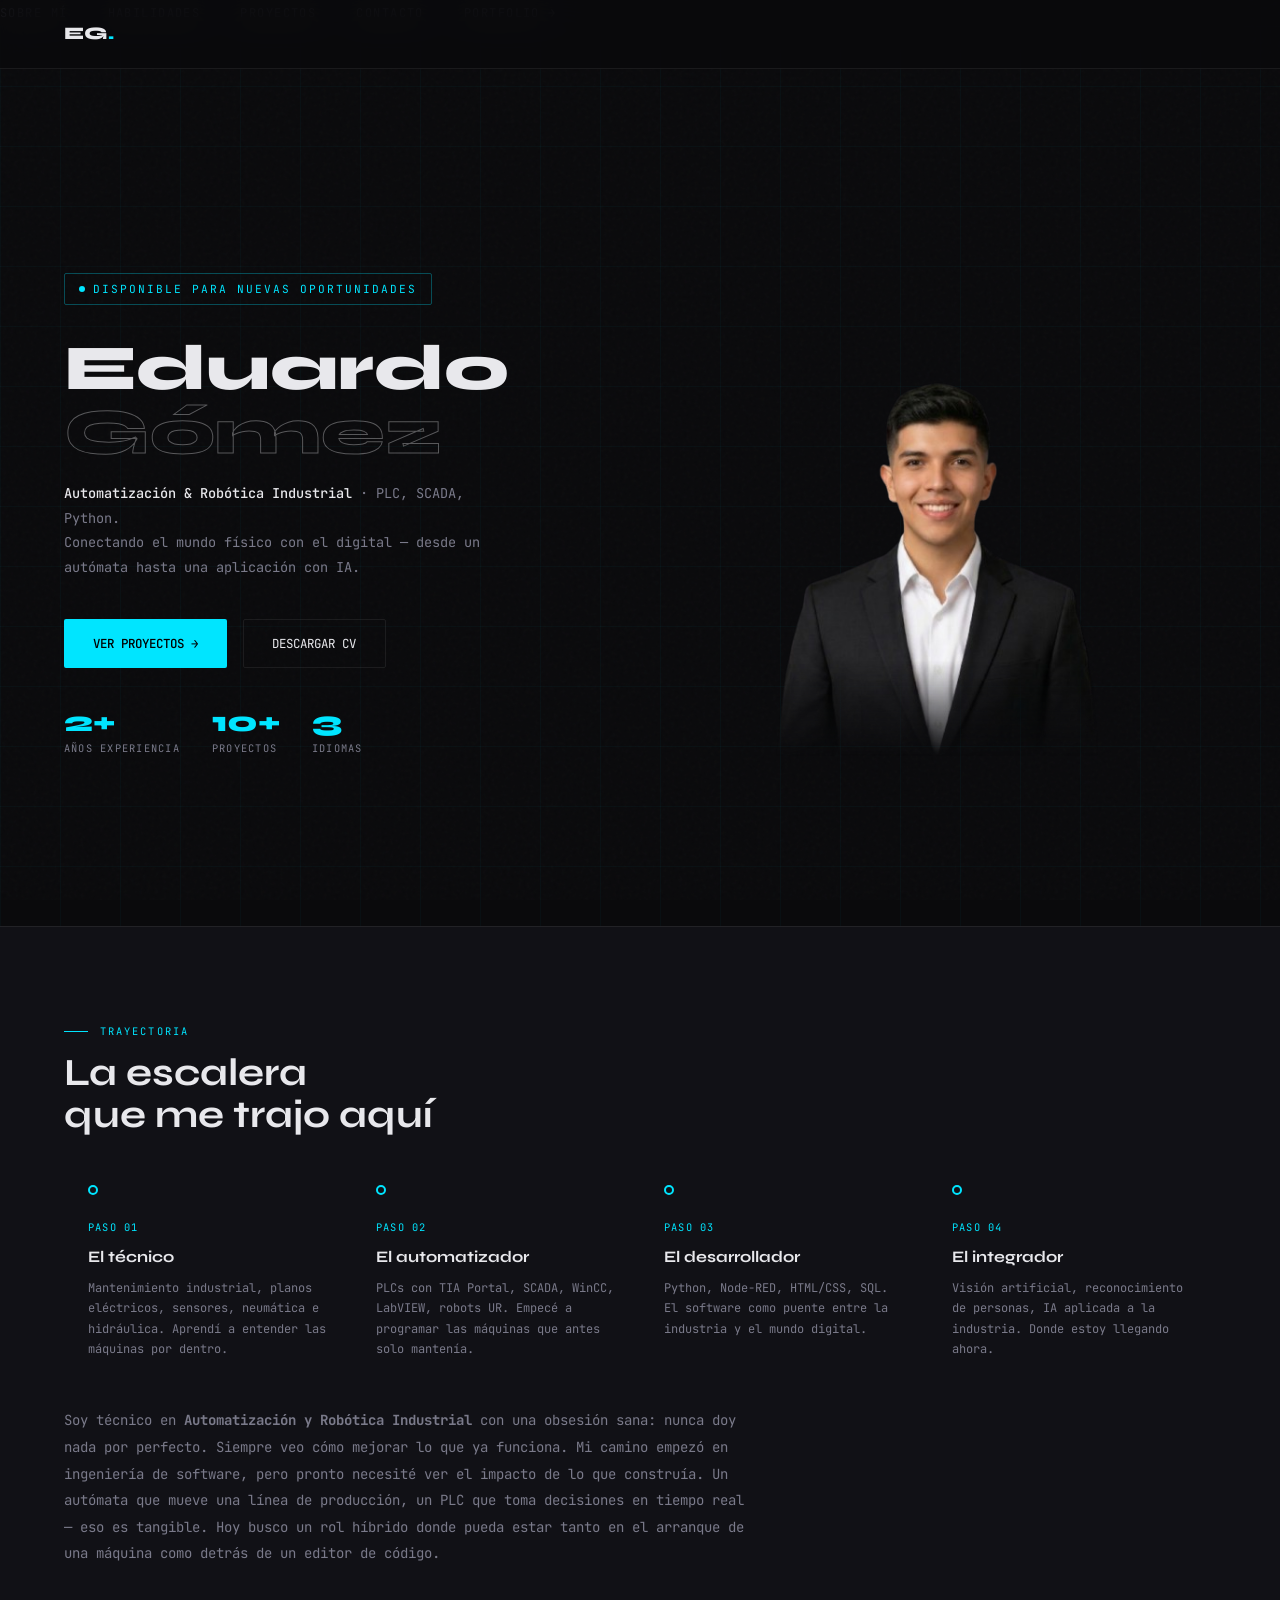
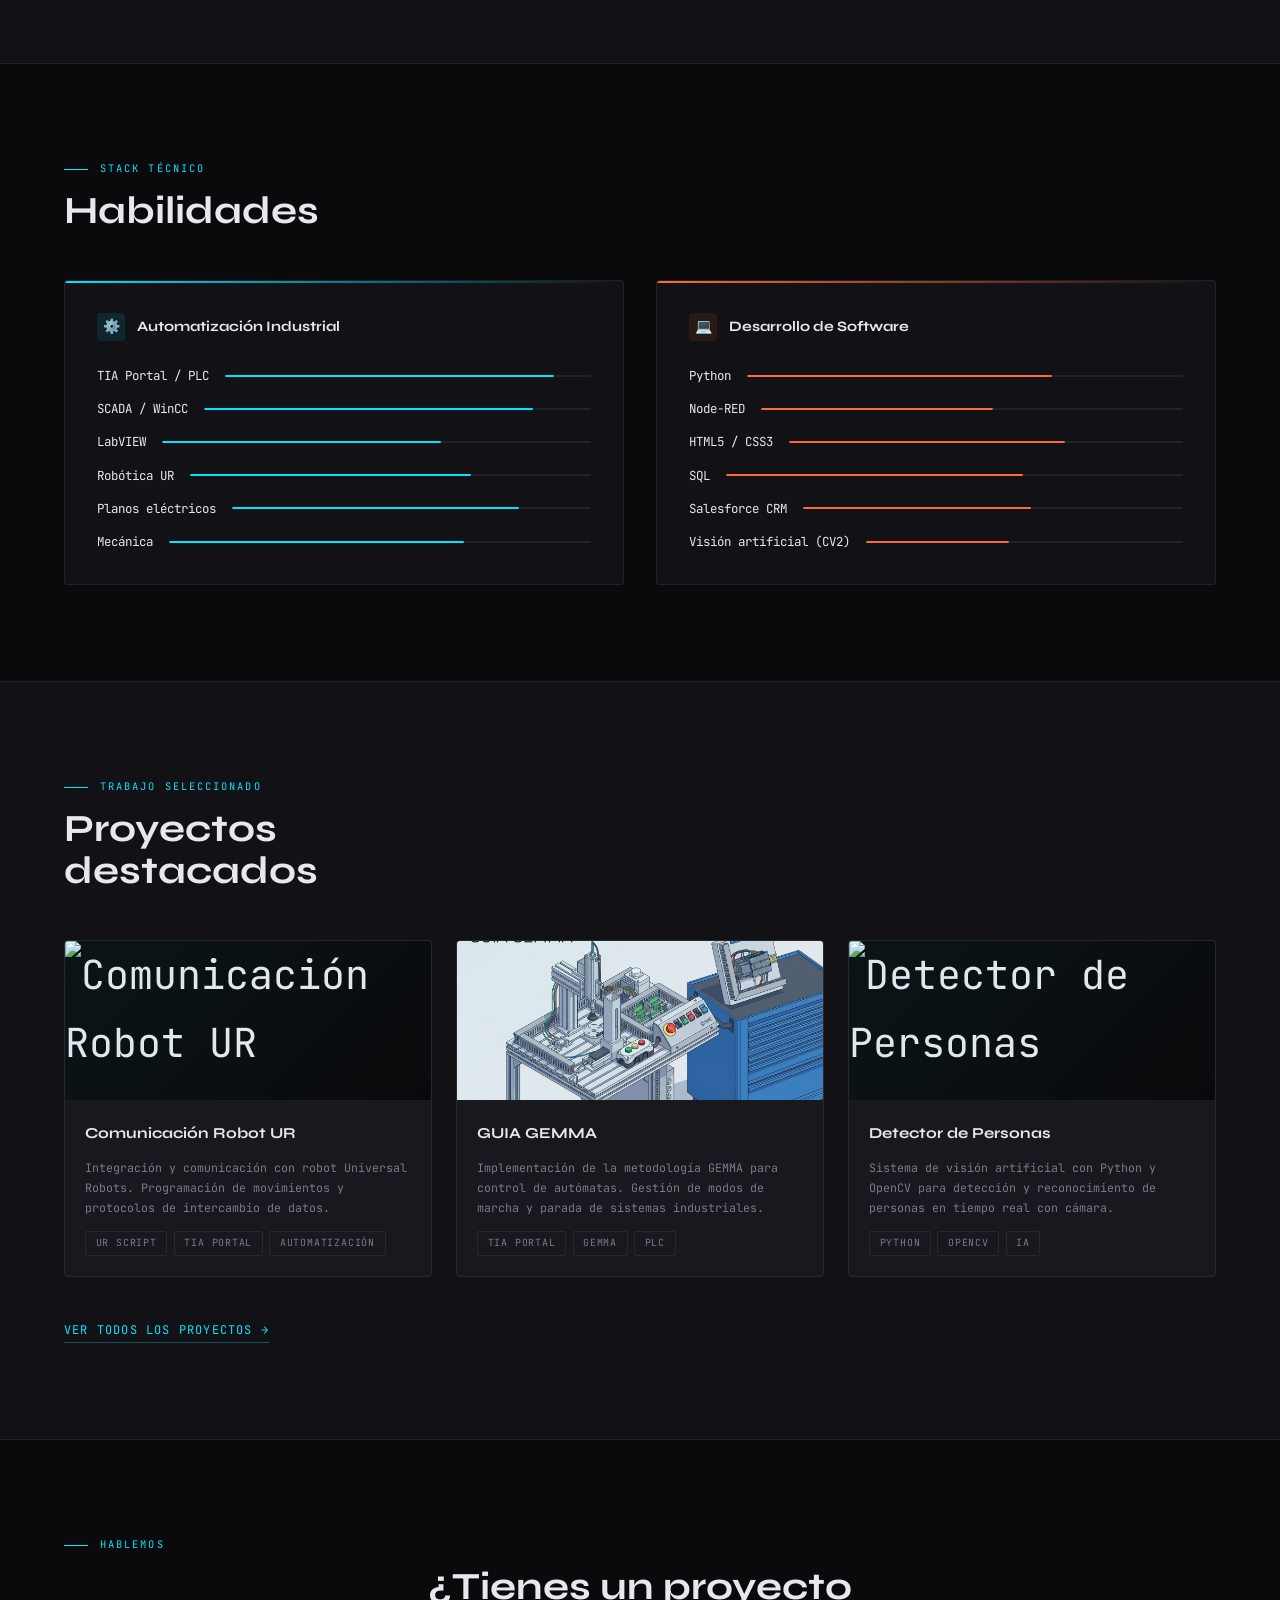
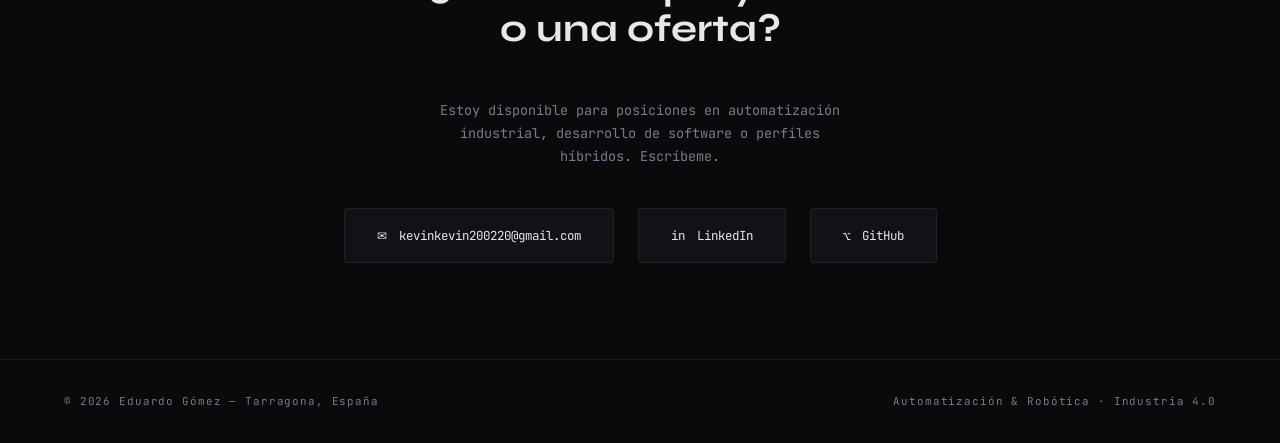
==== index.html @ f51926ba "Add files via upload" ====
<!DOCTYPE html>
<html lang="es">
<head>
<meta charset="UTF-8">
<meta name="viewport" content="width=device-width, initial-scale=1.0">
<title>Eduardo Gómez — Automatización & Desarrollo</title>
<meta name="description" content="Portfolio de Eduardo Gómez — Técnico en Automatización y Robótica Industrial. PLC, SCADA, Python, visión artificial e IA aplicada a la industria.">
<meta property="og:title" content="Eduardo Gómez — Automatización & Desarrollo">
<meta property="og:description" content="Técnico en Automatización y Robótica Industrial. PLC, SCADA, Python, visión artificial e IA.">
<meta property="og:type" content="website">
<meta property="og:image" content="Recursos/FotoKevin.png">
<meta name="twitter:card" cont
ent="summary_large_image">
<link rel="icon" href="data:image/svg+xml,<svg xmlns=%22http://www.w3.org/2000/svg%22 viewBox=%220 0 100 100%22><text y=%22.9em%22 font-size=%2290%22>EG</text></svg>">
<link rel="preconnect" href="https://fonts.googleapis.com">
<link href="https://fonts.googleapis.com/css2?family=Syne:wght@400;700;800&family=JetBrains+Mono:wght@300;400;500&display=swap" rel="stylesheet">
<link rel="stylesheet" href="index.css">
</head>
<body>

<nav>
  <a href="index.html" class="nav-logo">EG<span>.</span></a>
  <button class="nav-toggle" aria-label="Abrir menú" aria-expanded="false">
    <span></span><span></span><span></span>
  </button>
</nav>

<!-- Menú móvil — fuera del nav para evitar stacking context -->
<div class="mobile-menu-backdrop" id="mobile-backdrop" aria-hidden="true"></div>
<ul class="nav-links" id="mobile-menu" aria-hidden="true">
  <li><a href="#sobre">Sobre mí</a></li>
  <li><a href="#habilidades">Habilidades</a></li>
  <li><a href="#proyectos-dest">Proyectos</a></li>
  <li><a href="#contacto">Contacto</a></li>
  <li><a href="proyectos.html">Portfolio →</a></li>
</ul>

<main>
<section id="hero">
  <div class="hero-grid-line"></div>
  <div class="hero-content">
    <div class="hero-tag fade-in">Disponible para nuevas oportunidades</div>
    <h1 class="fade-in delay-1">Eduardo<br><span class="line2">Gómez</span></h1>
    <p class="hero-subtitle fade-in delay-2">
      <strong>Automatización & Robótica Industrial</strong> · PLC, SCADA, Python.<br>
      Conectando el mundo físico con el digital — desde un autómata hasta una aplicación con IA.
    </p>
    <div class="hero-buttons fade-in delay-3">
      <a href="proyectos.html" class="btn-primary">Ver proyectos →</a>
      <a href="Recursos/Curriculum_Eduardo_Gomez.pdf" class="btn-secondary" download>Descargar CV</a>
    </div>
    <div class="hero-stats fade-in delay-4">
      <div class="stat-item">
        <span class="stat-number">2+</span>
        <span class="stat-label">años experiencia</span>
      </div>
      <div class="stat-item">
        <span class="stat-number">10+</span>
        <span class="stat-label">proyectos</span>
      </div>
      <div class="stat-item">
        <span class="stat-number">3</span>
        <span class="stat-label">idiomas</span>
      </div>
    </div>
  </div>
  <div class="hero-visual fade-in delay-2">
    <div class="photo-frame">
      <div class="photo-placeholder">
        <img src="Recursos/FotoKevin.png" alt="Foto de Eduardo Gómez">
      </div>
    </div>
  </div>
</section>

<section id="sobre">
  <div class="section-tag">Trayectoria</div>
  <h2>La escalera<br>que me trajo aquí</h2>

  <div class="timeline">
    <div class="timeline-item">
      <div class="timeline-dot"></div>
      <div class="timeline-step">Paso 01</div>
      <div class="timeline-title">El técnico</div>
      <div class="timeline-desc">Mantenimiento industrial, planos eléctricos, sensores, neumática e hidráulica. Aprendí a entender las máquinas por dentro.</div>
    </div>
    <div class="timeline-item">
      <div class="timeline-dot"></div>
      <div class="timeline-step">Paso 02</div>
      <div class="timeline-title">El automatizador</div>
      <div class="timeline-desc">PLCs con TIA Portal, SCADA, WinCC, LabVIEW, robots UR. Empecé a programar las máquinas que antes solo mantenía.</div>
    </div>
    <div class="timeline-item">
      <div class="timeline-dot"></div>
      <div class="timeline-step">Paso 03</div>
      <div class="timeline-title">El desarrollador</div>
      <div class="timeline-desc">Python, Node-RED, HTML/CSS, SQL. El software como puente entre la industria y el mundo digital.</div>
    </div>
    <div class="timeline-item">
      <div class="timeline-dot"></div>
      <div class="timeline-step">Paso 04</div>
      <div class="timeline-title">El integrador</div>
      <div class="timeline-desc">Visión artificial, reconocimiento de personas, IA aplicada a la industria. Donde estoy llegando ahora.</div>
    </div>
  </div>

  <p class="sobre-text">
    Soy técnico en <strong>Automatización y Robótica Industrial</strong> con una obsesión sana: nunca doy nada por perfecto. Siempre veo cómo mejorar lo que ya funciona. Mi camino empezó en ingeniería de software, pero pronto necesité ver el impacto de lo que construía. Un autómata que mueve una línea de producción, un PLC que toma decisiones en tiempo real — eso es tangible. Hoy busco un rol híbrido donde pueda estar tanto en el arranque de una máquina como detrás de un editor de código.
  </p>
</section>

<section id="habilidades">
  <div class="section-tag">Stack técnico</div>
  <h2>Habilidades</h2>

  <div class="skills-grid">
    <div class="skill-column automation">
      <div class="skill-col-title">
        <div class="skill-col-icon icon-auto">⚙️</div>
        Automatización Industrial
      </div>
      <div class="skill-list">
        <div class="skill-item">
          <span class="skill-name">TIA Portal / PLC</span>
          <div class="skill-bar-track"><div class="skill-bar-fill" style="width:90%"></div></div>
        </div>
        <div class="skill-item">
          <span class="skill-name">SCADA / WinCC</span>
          <div class="skill-bar-track"><div class="skill-bar-fill" style="width:85%"></div></div>
        </div>
        <div class="skill-item">
          <span class="skill-name">LabVIEW</span>
          <div class="skill-bar-track"><div class="skill-bar-fill" style="width:65%"></div></div>
        </div>
        <div class="skill-item">
          <span class="skill-name">Robótica UR</span>
          <div class="skill-bar-track"><div class="skill-bar-fill" style="width:70%"></div></div>
        </div>
        <div class="skill-item">
          <span class="skill-name">Planos eléctricos</span>
          <div class="skill-bar-track"><div class="skill-bar-fill" style="width:80%"></div></div>
        </div>
        <div class="skill-item">
          <span class="skill-name">Mecánica</span>
          <div class="skill-bar-track"><div class="skill-bar-fill" style="width:70%"></div></div>
        </div>
      </div>
    </div>



    <div class="skill-column software">
      <div class="skill-col-title">
        <div class="skill-col-icon icon-sw">💻</div>
        Desarrollo de Software
      </div>
      <div class="skill-list">
        <div class="skill-item">
          <span class="skill-name">Python</span>
          <div class="skill-bar-track"><div class="skill-bar-fill" style="width:70%"></div></div>
        </div>
        <div class="skill-item">
          <span class="skill-name">Node-RED</span>
          <div class="skill-bar-track"><div class="skill-bar-fill" style="width:55%"></div></div>
        </div>
        <div class="skill-item">
          <span class="skill-name">HTML5 / CSS3</span>
          <div class="skill-bar-track"><div class="skill-bar-fill" style="width:70%"></div></div>
        </div>
        <div class="skill-item">
          <span class="skill-name">SQL</span>
          <div class="skill-bar-track"><div class="skill-bar-fill" style="width:65%"></div></div>
        </div>
        <div class="skill-item">
          <span class="skill-name">Salesforce CRM</span>
          <div class="skill-bar-track"><div class="skill-bar-fill" style="width:60%"></div></div>
        </div>
        <div class="skill-item">
          <span class="skill-name">Visión artificial (CV2)</span>
          <div class="skill-bar-track"><div class="skill-bar-fill" style="width:45%"></div></div>
        </div>
      </div>
    </div>
  </div>
</section>

<section id="proyectos-dest">
  <div class="section-tag">Trabajo seleccionado</div>
  <h2>Proyectos<br>destacados</h2>

  <div class="cards-grid">
    <a href="proyectos.html" class="project-card">
      <div class="card-thumb">
        <img src="Recursos/Ur_Tia_portal.png" alt="Comunicación Robot UR" loading="lazy">
      </div>
      <div class="card-body">
        <div class="card-title">Comunicación Robot UR</div>
        <div class="card-desc">Integración y comunicación con robot Universal Robots. Programación de movimientos y protocolos de intercambio de datos.</div>
        <div class="card-tags">
          <span class="tag">UR Script</span>
          <span class="tag">TIA Portal</span>
          <span class="tag">Automatización</span>
        </div>
      </div>
      <span class="card-arrow">↗</span>
    </a>

    <a href="proyectos.html" class="project-card">
      <div class="card-thumb">
        <img src="Recursos/Guia_gemma_Portada.jpg" alt="GUIA GEMMA" loading="lazy">
      </div>
      <div class="card-body">
        <div class="card-title">GUIA GEMMA</div>
        <div class="card-desc">Implementación de la metodología GEMMA para control de autómatas. Gestión de modos de marcha y parada de sistemas industriales.</div>
        <div class="card-tags">
          <span class="tag">TIA Portal</span>
          <span class="tag">GEMMA</span>
          <span class="tag">PLC</span>
        </div>
      </div>
      <span class="card-arrow">↗</span>
    </a>


    <a href="proyectos.html" class="project-card">
      <div class="card-thumb">
        <img src="Recursos/Deteccion_personas_objetos.png" alt="Detector de Personas" loading="lazy">
      </div>
      <div class="card-body">
        <div class="card-title">Detector de Personas</div>
        <div class="card-desc">Sistema de visión artificial con Python y OpenCV para detección y reconocimiento de personas en tiempo real con cámara.</div>
        <div class="card-tags">
          <span class="tag">Python</span>
          <span class="tag">OpenCV</span>
          <span class="tag">IA</span>
        </div>
      </div>
      <span class="card-arrow">↗</span>
    </a>
  </div>

  <a href="proyectos.html" class="view-all">Ver todos los proyectos →</a>
</section>

<section id="contacto">
  <div class="section-tag">Hablemos</div>
  <h2>¿Tienes un proyecto<br>o una oferta?</h2>
  <p class="contact-intro">
    Estoy disponible para posiciones en automatización industrial, desarrollo de software o perfiles híbridos. Escríbeme.
  </p>

  <div class="contact-links">
    <a href="mailto:kevinkevin200220@gmail.com" class="contact-link">
      <span class="contact-icon">✉</span>
      <span>kevinkevin200220@gmail.com</span>
    </a>
    <a href="https://linkedin.com/in/kevin-eduardo-gómez-patiño-ba4a7a247" target="_blank" class="contact-link">
      <span class="contact-icon">in</span>
      <span>LinkedIn</span>
    </a>
    <a href="https://github.com/kevingomez" target="_blank" rel="noopener" class="contact-link">
      <span class="contact-icon">⌥</span>
      <span>GitHub</span>
    </a>
  </div>
</section>
</main>

<footer>
  <span>© 2026 Eduardo Gómez — Tarragona, España</span>
  <span>Automatización & Robótica · Industria 4.0</span>
</footer>

<script src="index.js"></script>

</body>
</html>
---- index.css ----
/* ── VARIABLES Y BASE (INDEX) ── */
:root {
  --bg: #0a0a0c; --bg2: #111116; --bg3: #18181f;
  --accent: #00e5ff; --accent2: #ff6b35;
  --text: #e8e8ec; --muted: #7a7a8a; --border: rgba(255,255,255,0.07);
  --font-display: 'Syne', sans-serif; --font-mono: 'JetBrains Mono', monospace;
}

*, *::before, *::after { box-sizing: border-box; margin: 0; padding: 0; }
html { scroll-behavior: smooth; }

body {
  background: var(--bg); color: var(--text);
  font-family: var(--font-mono); font-size: 15px; line-height: 1.7; overflow-x: hidden;
}

body::before {
  content: ''; position: fixed; inset: 0;
  background-image: url("data:image/svg+xml,%3Csvg viewBox='0 0 256 256' xmlns='http://www.w3.org/2000/svg'%3E%3Cfilter id='noise'%3E%3CfeTurbulence type='fractalNoise' baseFrequency='0.9' numOctaves='4' stitchTiles='stitch'/%3E%3C/filter%3E%3Crect width='100%25' height='100%25' filter='url(%23noise)' opacity='0.035'/%3E%3C/svg%3E");
  pointer-events: none; z-index: 0; opacity: 0.6;
}

/* ── NAVEGACIÓN Y FOOTER ── */
nav {
  position: fixed; top: 0; left: 0; right: 0; z-index: 100; display: flex;
  align-items: center; justify-content: space-between; padding: 1.2rem 4rem;
  background: rgba(10,10,12,0.85); backdrop-filter: blur(16px); border-bottom: 0.5px solid var(--border);
}
.nav-logo { font-family: var(--font-display); font-weight: 800; font-size: 1.1rem; color: var(--text); text-decoration: none; }
.nav-logo span { color: var(--accent); }
.nav-links { display: flex; gap: 2.5rem; list-style: none; }
.nav-links a { font-size: 0.75rem; letter-spacing: 0.12em; text-transform: uppercase; color: var(--muted); text-decoration: none; transition: color 0.2s; }
.nav-links a:hover { color: var(--accent); }

/* Botón hamburguesa — solo visible en móvil */
.nav-toggle {
  display: none; background: none; border: none; cursor: pointer;
  flex-direction: column; gap: 5px; padding: 4px; z-index: 250; position: relative;
}
.nav-toggle span {
  display: block; width: 22px; height: 1.5px; background: var(--text);
  transition: all 0.3s; transform-origin: center;
}
.nav-toggle.active span:nth-child(1) { transform: rotate(45deg) translate(4px, 5px); }
.nav-toggle.active span:nth-child(2) { opacity: 0; }
.nav-toggle.active span:nth-child(3) { transform: rotate(-45deg) translate(4px, -5px); }

footer {
  padding: 2rem 4rem; border-top: 0.5px solid var(--border); display: flex;
  justify-content: space-between; align-items: center; font-size: 0.68rem;
  color: var(--muted); letter-spacing: 0.08em; position: relative; z-index: 1;
}

/* ── COMPONENTES GLOBALES ── */
h1 { font-family: var(--font-display); font-weight: 800; font-size: clamp(2.8rem, 5vw, 4.5rem); line-height: 1.0; margin-bottom: 1rem; }
h2 { font-family: var(--font-display); font-weight: 700; font-size: clamp(1.8rem, 3vw, 2.8rem); margin-bottom: 3rem; line-height: 1.1; }
.section-tag { font-size: 0.65rem; letter-spacing: 0.2em; text-transform: uppercase; color: var(--accent); margin-bottom: 0.75rem; display: flex; align-items: center; gap: 0.75rem; }
.section-tag::before { content: ''; width: 24px; height: 0.5px; background: var(--accent); }
section { padding: 6rem 4rem; position: relative; z-index: 1; }

/* ── HERO ── */
#hero { min-height: 100vh; display: grid; grid-template-columns: 1fr 1fr; align-items: center; padding: 0 4rem; padding-top: 5rem; gap: 4rem; }
.hero-grid-line { position: absolute; inset: 0; background-image: linear-gradient(rgba(0,229,255,0.03) 1px, transparent 1px), linear-gradient(90deg, rgba(0,229,255,0.03) 1px, transparent 1px); background-size: 60px 60px; pointer-events: none; }
.hero-content, .hero-visual { position: relative; z-index: 1; }
.hero-tag { display: inline-flex; align-items: center; gap: 0.5rem; font-size: 0.7rem; letter-spacing: 0.18em; text-transform: uppercase; color: var(--accent); border: 0.5px solid rgba(0,229,255,0.3); padding: 0.35rem 0.85rem; border-radius: 2px; margin-bottom: 2rem; }
.hero-tag::before { content: ''; width: 6px; height: 6px; background: var(--accent); border-radius: 50%; animation: pulse 2s ease-in-out infinite; }
h1 .line2 { color: transparent; -webkit-text-stroke: 1px rgba(232,232,236,0.35); }
.hero-subtitle { font-size: 0.85rem; color: var(--muted); max-width: 420px; margin-bottom: 2.5rem; line-height: 1.8; }
.hero-subtitle strong { color: var(--text); font-weight: 500; }
.hero-buttons { display: flex; gap: 1rem; flex-wrap: wrap; }
.btn-primary, .btn-secondary { display: inline-flex; align-items: center; padding: 0.8rem 1.8rem; font-family: var(--font-mono); font-size: 0.78rem; text-transform: uppercase; text-decoration: none; border-radius: 2px; transition: all 0.2s; }
.btn-primary { background: var(--accent); color: #000; font-weight: 500; }
.btn-primary:hover { background: #fff; transform: translateY(-2px); }
.btn-secondary { background: transparent; color: var(--text); border: 0.5px solid var(--border); }
.btn-secondary:hover { border-color: var(--accent); color: var(--accent); transform: translateY(-2px); }
.hero-visual { display: flex; justify-content: center; align-items: center; }
.photo-frame { 
  position: relative;
  width: 420px; 
  height: 480px; 

}
.photo-frame::before {
  display: none;
}
.photo-placeholder {
 width: 100%;
  height: 100%;
  background: transparent;
  border: none;
  border-radius: 0;
  overflow: visible;
  position: relative;
}

.photo-placeholder img {
  width: 100%;
  height: 100%;
  object-fit: cover;
  object-position: center top;
  display: block;
  border-radius: 4px;
  mask-image: linear-gradient(to bottom, black 80%, transparent );
}

.card-thumb img {
  width: 100%;
  height: 100%;
  object-fit: cover;
  object-position: center;
  display: block;
}

.hero-stats { display: flex; gap: 2rem; margin-top: 2.5rem; }
.stat-item { display: flex; flex-direction: column; gap: 0.2rem; }
.stat-number { font-family: var(--font-display); font-size: 1.8rem; font-weight: 800; color: var(--accent); line-height: 1; }
.stat-label { font-size: 0.65rem; letter-spacing: 0.12em; text-transform: uppercase; color: var(--muted); }

/* ── SOBRE MÍ ── */
#sobre { background: var(--bg2); border-top: 0.5px solid var(--border); border-bottom: 0.5px solid var(--border); }
.timeline { display: grid; grid-template-columns: repeat(4, 1fr); gap: 0; position: relative; margin-bottom: 3rem; }
.timeline::before { content: ''; position: absolute; top: 28px; left: 0; right: 0; height: 0.5px; background: linear-gradient(90deg, var(--accent) 0%, rgba(0,229,255,0.1) 100%); }
.timeline-item { padding: 0 1.5rem; position: relative; }
.timeline-dot { width: 10px; height: 10px; border: 2px solid var(--accent); border-radius: 50%; background: var(--bg2); margin-bottom: 1.5rem; position: relative; z-index: 1; transition: background 0.2s; }
.timeline-item:hover .timeline-dot { background: var(--accent); }
.timeline-step { font-size: 0.65rem; letter-spacing: 0.12em; text-transform: uppercase; color: var(--accent); margin-bottom: 0.4rem; }
.timeline-title { font-family: var(--font-display); font-weight: 700; font-size: 1rem; margin-bottom: 0.5rem; }
.timeline-desc, .sobre-text { font-size: 0.75rem; color: var(--muted); line-height: 1.7; }
.sobre-text { max-width: 680px; font-size: 0.875rem; line-height: 1.9; }

/* ── HABILIDADES ── */
.skills-grid { display: grid; grid-template-columns: 1fr 1fr; gap: 2rem; }
.skill-column { background: var(--bg2); border: 0.5px solid var(--border); border-radius: 4px; padding: 2rem; position: relative; overflow: hidden; transition: border-color 0.3s; }
.skill-column:hover { border-color: rgba(0,229,255,0.25); }
.skill-column::before { content: ''; position: absolute; top: 0; left: 0; right: 0; height: 2px; background: linear-gradient(90deg, var(--accent), transparent); }
.skill-column.software::before { background: linear-gradient(90deg, var(--accent2), transparent); }
.skill-col-title { font-family: var(--font-display); font-weight: 700; font-size: 0.9rem; margin-bottom: 1.5rem; display: flex; align-items: center; gap: 0.75rem; }
.skill-col-icon { width: 28px; height: 28px; border-radius: 4px; display: flex; align-items: center; justify-content: center; font-size: 14px; }
.icon-auto { background: rgba(0,229,255,0.1); } .icon-sw { background: rgba(255,107,53,0.1); }
.skill-list { display: flex; flex-direction: column; gap: 0.75rem; }
.skill-item { display: flex; align-items: center; justify-content: space-between; gap: 1rem; }
.skill-name { font-size: 0.78rem; color: var(--text); }
.skill-bar-track { flex: 1; height: 2px; background: var(--border); border-radius: 2px; overflow: hidden; }
.skill-bar-fill { height: 100%; background: var(--accent); border-radius: 2px; transform-origin: left; animation: barGrow 1s ease-out forwards; transform: scaleX(0); }
.skill-column.software .skill-bar-fill { background: var(--accent2); }

/* ── PROYECTOS DESTACADOS ── */
#proyectos-dest { background: var(--bg2); border-top: 0.5px solid var(--border); border-bottom: 0.5px solid var(--border); }
.cards-grid { display: grid; grid-template-columns: repeat(3, 1fr); gap: 1.5rem; margin-bottom: 2.5rem; }
.project-card { background: var(--bg3); border: 0.5px solid var(--border); border-radius: 4px; overflow: hidden; transition: all 0.3s; display: flex; flex-direction: column; text-decoration: none; color: inherit; position: relative; }
.project-card:hover { border-color: rgba(0,229,255,0.3); transform: translateY(-4px); }
.card-thumb { height: 160px; background: var(--bg); display: flex; align-items: center; justify-content: center; border-bottom: 0.5px solid var(--border); font-size: 2.5rem; position: relative; }
.card-thumb::after { content: ''; position: absolute; inset: 0; background: linear-gradient(135deg, rgba(0,229,255,0.05), transparent); }
.card-body { padding: 1.25rem; flex: 1; display: flex; flex-direction: column; gap: 0.75rem; }
.card-title { font-family: var(--font-display); font-weight: 700; font-size: 0.95rem; }
.card-desc { font-size: 0.73rem; color: var(--muted); line-height: 1.7; flex: 1; }
.card-tags { display: flex; flex-wrap: wrap; gap: 0.4rem; margin-top: auto; }
.tag { font-size: 0.62rem; letter-spacing: 0.08em; text-transform: uppercase; padding: 0.2rem 0.6rem; border: 0.5px solid var(--border); border-radius: 2px; color: var(--muted); }
.card-arrow { position: absolute; top: 1rem; right: 1rem; font-size: 0.8rem; opacity: 0; transition: all 0.2s; color: var(--accent); }
.project-card:hover .card-arrow { opacity: 1; transform: translate(2px, -2px); }
.view-all { display: inline-flex; align-items: center; gap: 0.5rem; font-size: 0.75rem; letter-spacing: 0.1em; text-transform: uppercase; color: var(--accent); text-decoration: none; border-bottom: 0.5px solid rgba(0,229,255,0.3); padding-bottom: 2px; transition: gap 0.2s; }
.view-all:hover { gap: 0.9rem; }

/* ── CONTACTO ── */
#contacto { text-align: center; }
.contact-intro { color: var(--muted); font-size: 0.85rem; max-width: 420px; margin: 0 auto; }
.contact-links { display: flex; justify-content: center; gap: 1.5rem; flex-wrap: wrap; margin-top: 2.5rem; }
.contact-link { display: flex; align-items: center; gap: 0.75rem; padding: 1rem 2rem; background: var(--bg2); border: 0.5px solid var(--border); border-radius: 4px; text-decoration: none; color: var(--text); font-size: 0.78rem; transition: all 0.2s; }
.contact-link:hover { border-color: var(--accent); color: var(--accent); transform: translateY(-2px); }

/* ── ANIMACIONES Y RESPONSIVE ── */
.fade-in { opacity: 0; transform: translateY(20px); animation: fadeUp 0.7s ease forwards; }
@keyframes fadeUp { to { opacity: 1; transform: translateY(0); } }
@keyframes pulse { 0%, 100% { opacity: 1; transform: scale(1); } 50% { opacity: 0.4; transform: scale(0.7); } }
@keyframes barGrow { to { transform: scaleX(1); } }
.delay-1 { animation-delay: 0.1s; } .delay-2 { animation-delay: 0.25s; } .delay-3 { animation-delay: 0.4s; } .delay-4 { animation-delay: 0.55s; }

/* ─── MENÚ MÓVIL YOUTUBE-STYLE ─── */
.mobile-menu-backdrop {
  display: none; position: fixed; inset: 0;
  background: rgba(0,0,0,0.6); z-index: 150;
  opacity: 0; transition: opacity 0.25s;
}
.mobile-menu-backdrop.open { opacity: 1; }

@media (max-width: 900px) {
  nav { padding: 1rem 1.5rem; }
  .nav-toggle { display: flex; }
  .mobile-menu-backdrop { display: block; }

  /* Panel lateral */
  .nav-links {
    display: flex;
    position: fixed; top: 0; right: 0; bottom: 0;
    width: 280px;
    background: var(--bg); border-left: 0.5px solid var(--border);
    flex-direction: column; gap: 0; padding: 4.5rem 1.5rem 2rem;
    transform: translateX(100%); transition: transform 0.3s ease;
    z-index: 200; overflow-y: auto; list-style: none;
  }
  .nav-links.open { transform: translateX(0); }
  .nav-links li { }
  .nav-links a { display: block; padding: 1rem 0; font-size: 1rem; color: var(--text); border-bottom: 0.5px solid var(--border); }
  .nav-links a:hover, .nav-links a.active { color: var(--accent); }

  #hero {
    grid-template-columns: 1fr;
    padding: 6rem 1.5rem 3rem;
    text-align: center;
  }
  .hero-visual {
    display: flex;
    justify-content: center;
    margin-bottom: 2rem;
    order: -1;
  }
  .photo-frame {
    width: 200px;
    height: 240px;
  }
  .hero-subtitle { max-width: 100%; }
  .hero-buttons, .hero-stats { justify-content: center; }
  section { padding: 4rem 1.5rem; }
  .timeline { grid-template-columns: 1fr 1fr; gap: 2rem; }
  .skills-grid, .cards-grid { grid-template-columns: 1fr; }
  footer { flex-direction: column; gap: 0.5rem; text-align: center; }
}
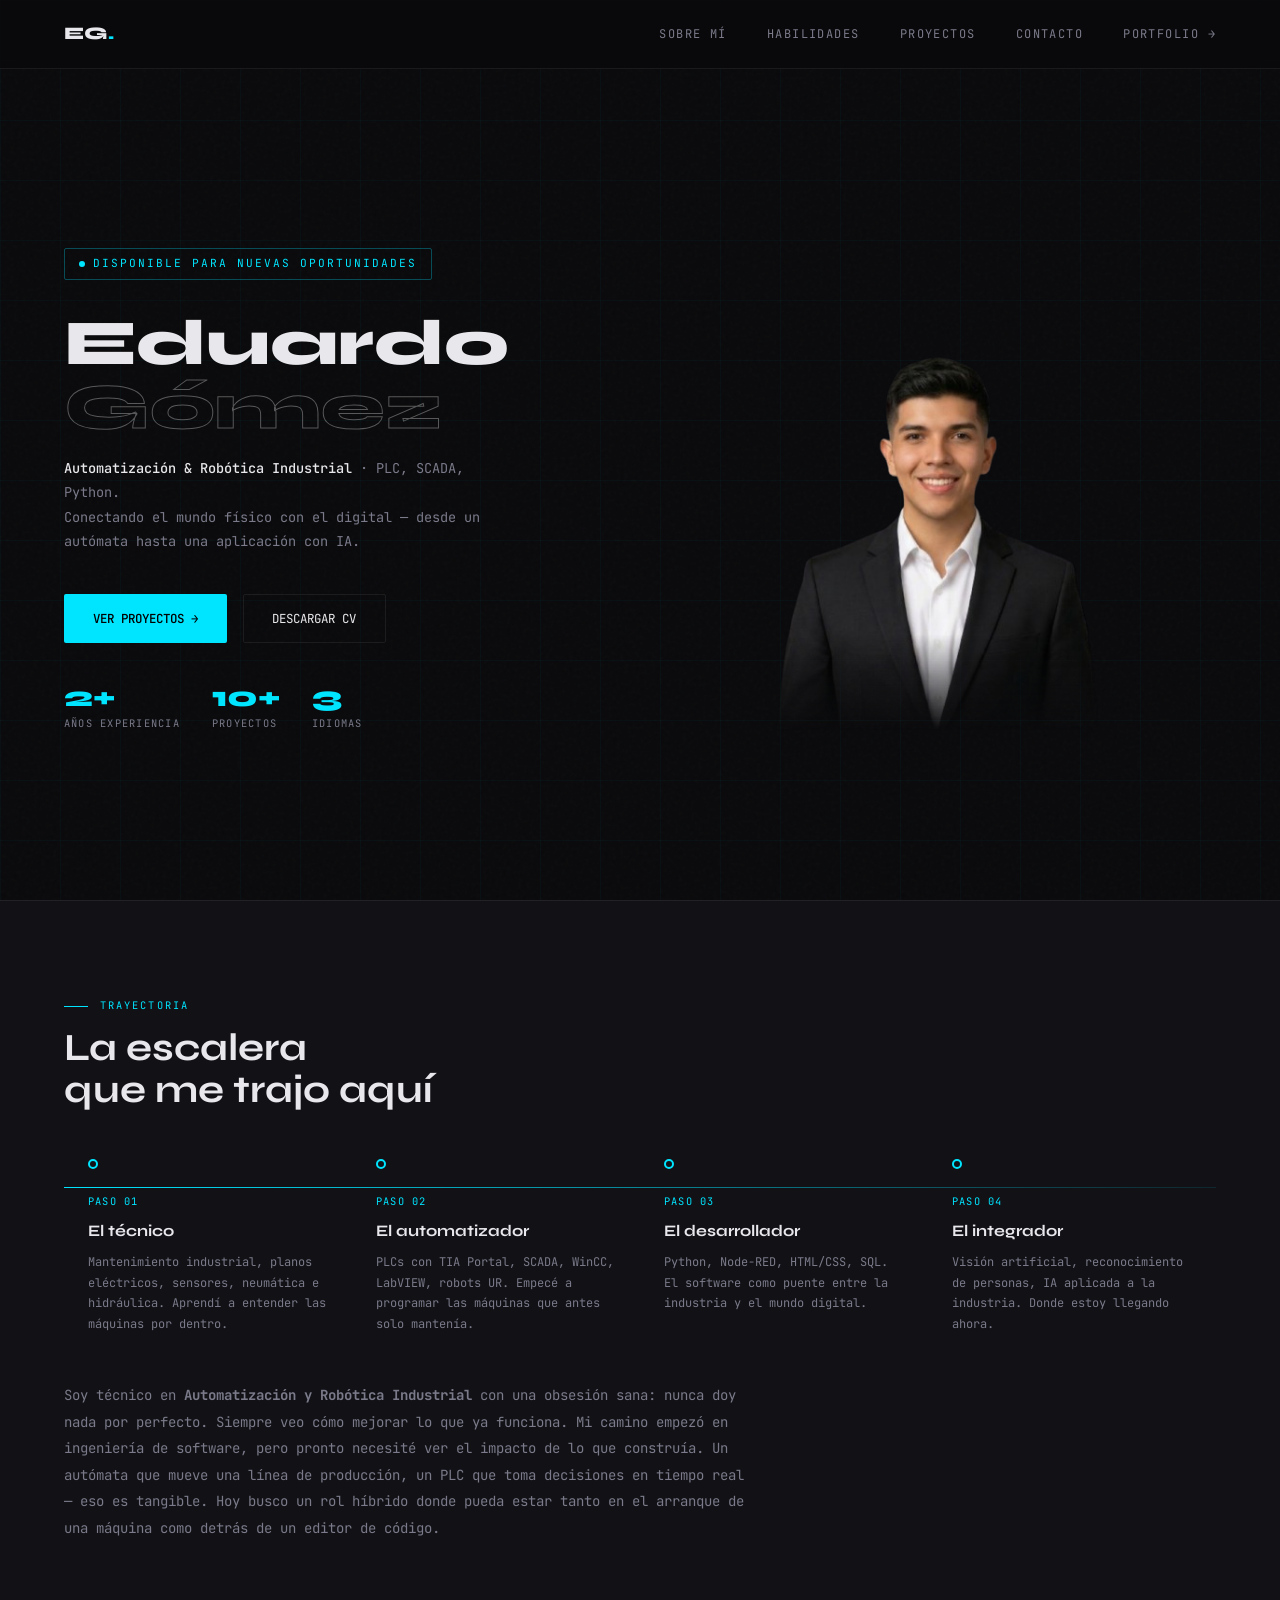
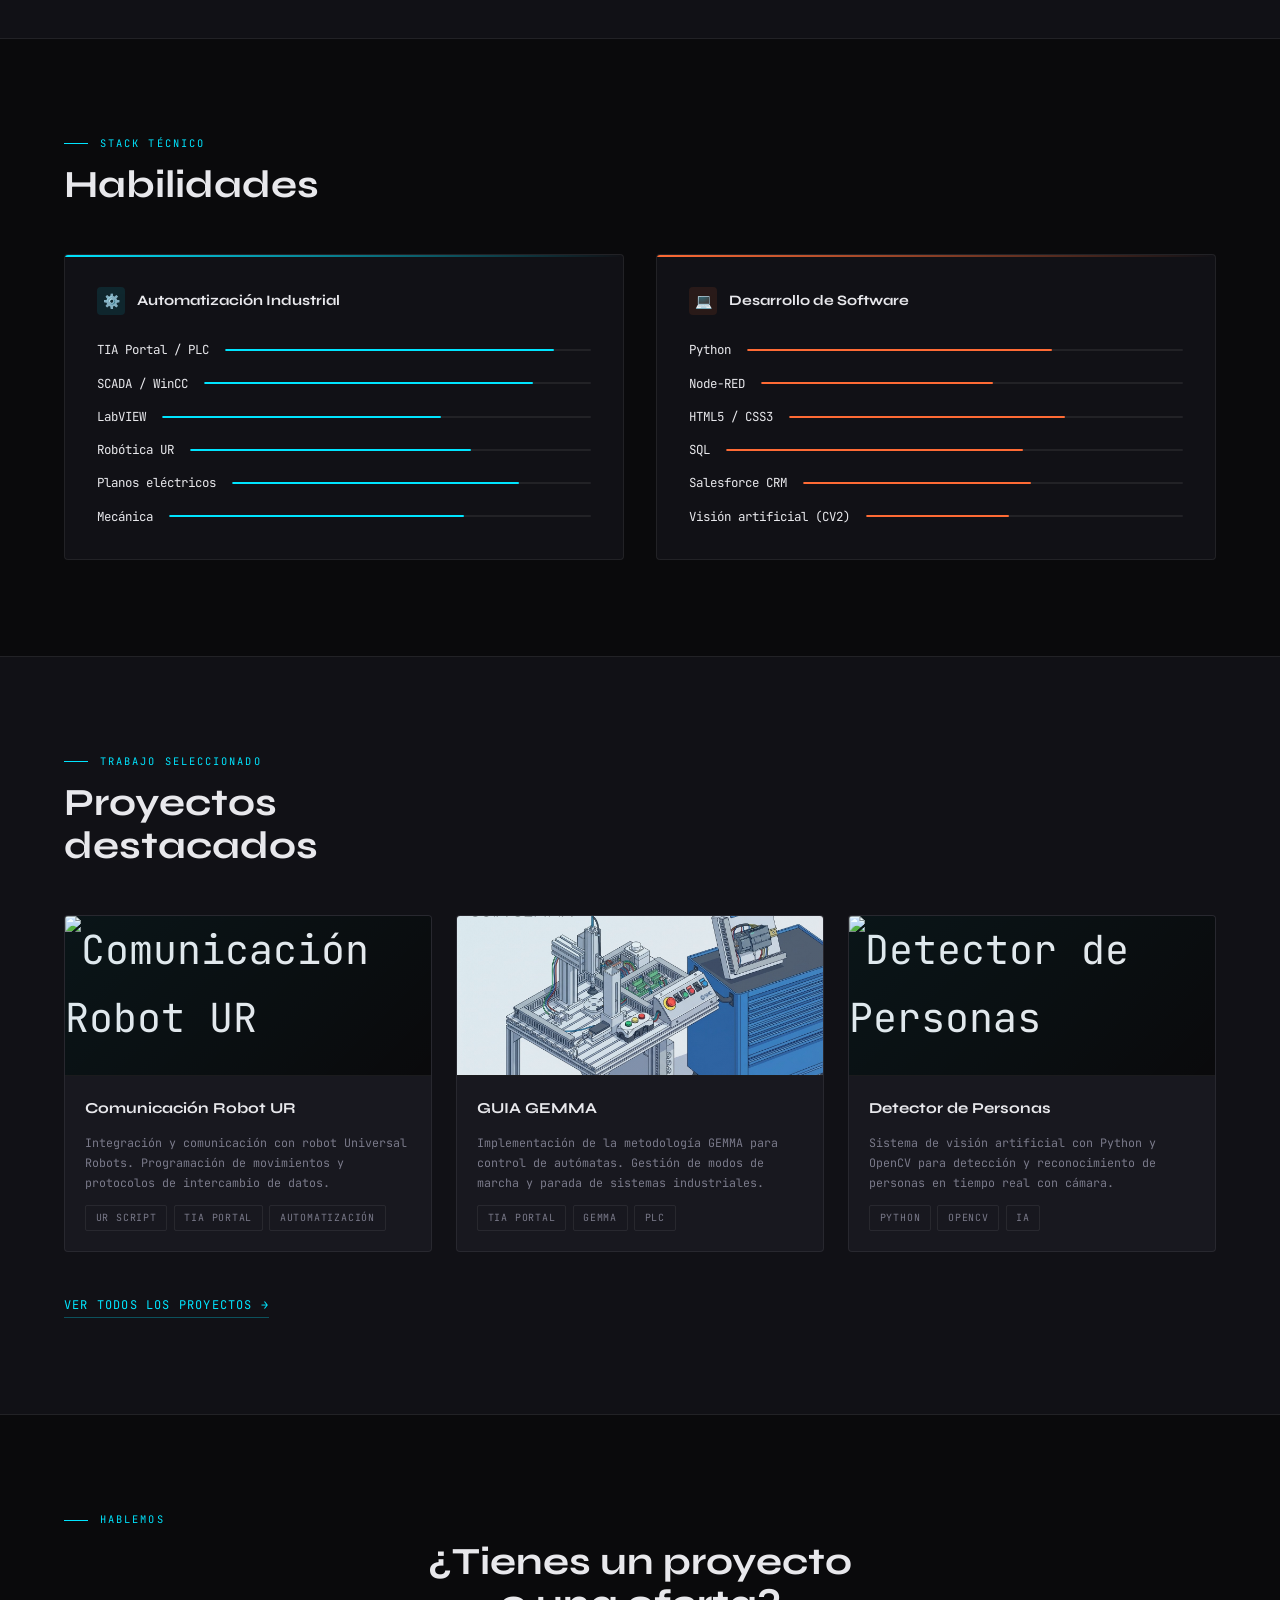
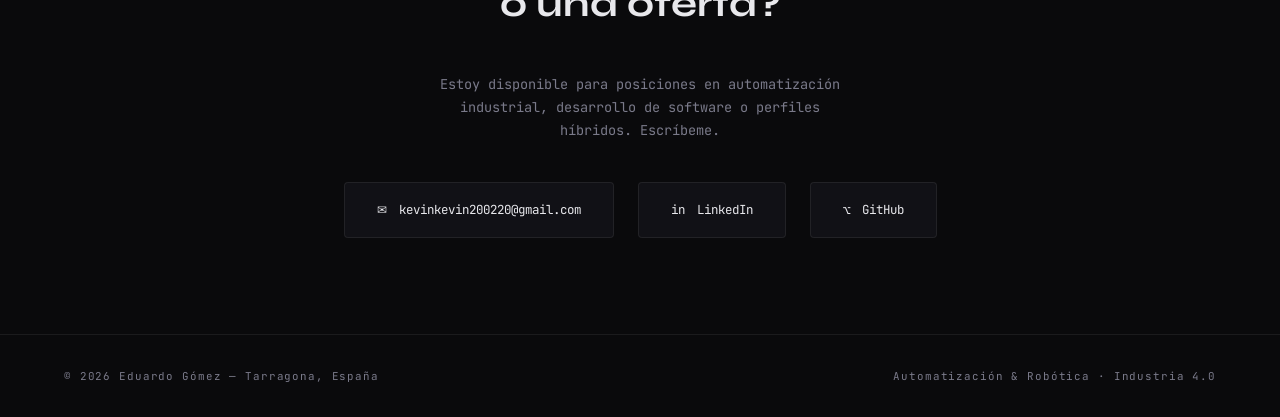
==== commit 52fc30b6: "Update CV download link to new URL" ====
--- a/index.html
+++ b/index.html
@@ -4,14 +4,6 @@
 <meta charset="UTF-8">
 <meta name="viewport" content="width=device-width, initial-scale=1.0">
 <title>Eduardo Gómez — Automatización & Desarrollo</title>
-<meta name="description" content="Portfolio de Eduardo Gómez — Técnico en Automatización y Robótica Industrial. PLC, SCADA, Python, visión artificial e IA aplicada a la industria.">
-<meta property="og:title" content="Eduardo Gómez — Automatización & Desarrollo">
-<meta property="og:description" content="Técnico en Automatización y Robótica Industrial. PLC, SCADA, Python, visión artificial e IA.">
-<meta property="og:type" content="website">
-<meta property="og:image" content="Recursos/FotoKevin.png">
-<meta name="twitter:card" cont
-ent="summary_large_image">
-<link rel="icon" href="data:image/svg+xml,<svg xmlns=%22http://www.w3.org/2000/svg%22 viewBox=%220 0 100 100%22><text y=%22.9em%22 font-size=%2290%22>EG</text></svg>">
 <link rel="preconnect" href="https://fonts.googleapis.com">
 <link href="https://fonts.googleapis.com/css2?family=Syne:wght@400;700;800&family=JetBrains+Mono:wght@300;400;500&display=swap" rel="stylesheet">
 <link rel="stylesheet" href="index.css">
@@ -20,22 +12,15 @@
 
 <nav>
   <a href="index.html" class="nav-logo">EG<span>.</span></a>
-  <button class="nav-toggle" aria-label="Abrir menú" aria-expanded="false">
-    <span></span><span></span><span></span>
-  </button>
+  <ul class="nav-links">
+    <li><a href="#sobre">Sobre mí</a></li>
+    <li><a href="#habilidades">Habilidades</a></li>
+    <li><a href="#proyectos-dest">Proyectos</a></li>
+    <li><a href="#contacto">Contacto</a></li>
+    <li><a href="proyectos.html">Portfolio →</a></li>
+  </ul>
 </nav>
 
-<!-- Menú móvil — fuera del nav para evitar stacking context -->
-<div class="mobile-menu-backdrop" id="mobile-backdrop" aria-hidden="true"></div>
-<ul class="nav-links" id="mobile-menu" aria-hidden="true">
-  <li><a href="#sobre">Sobre mí</a></li>
-  <li><a href="#habilidades">Habilidades</a></li>
-  <li><a href="#proyectos-dest">Proyectos</a></li>
-  <li><a href="#contacto">Contacto</a></li>
-  <li><a href="proyectos.html">Portfolio →</a></li>
-</ul>
-
-<main>
 <section id="hero">
   <div class="hero-grid-line"></div>
   <div class="hero-content">
@@ -47,7 +32,7 @@
     </p>
     <div class="hero-buttons fade-in delay-3">
       <a href="proyectos.html" class="btn-primary">Ver proyectos →</a>
-      <a href="Recursos/Curriculum_Eduardo_Gomez.pdf" class="btn-secondary" download>Descargar CV</a>
+      <a href="KevinPeep0.github.io/Recursos/Curriculum_Eduardo_Gomez.pdf" class="btn-secondary" download>Descargar CV</a>
     </div>
     <div class="hero-stats fade-in delay-4">
       <div class="stat-item">
@@ -64,11 +49,19 @@
       </div>
     </div>
   </div>
-  <div class="hero-visual fade-in delay-2">
+<div class="hero-visual fade-in delay-2">
     <div class="photo-frame">
       <div class="photo-placeholder">
         <img src="Recursos/FotoKevin.png" alt="Foto de Eduardo Gómez">
       </div>
+    </div>
+  </div>
+</section>
+      </div>
+      <div class="photo-corner tl"></div>
+      <div class="photo-corner tr"></div>
+      <div class="photo-corner bl"></div>
+      <div class="photo-corner br"></div>
     </div>
   </div>
 </section>
@@ -191,7 +184,7 @@
   <div class="cards-grid">
     <a href="proyectos.html" class="project-card">
       <div class="card-thumb">
-        <img src="Recursos/Ur_Tia_portal.png" alt="Comunicación Robot UR" loading="lazy">
+        <img src="Recursos/Ur_Tia_portal.png" alt="Comunicación Robot UR">
       </div>
       <div class="card-body">
         <div class="card-title">Comunicación Robot UR</div>
@@ -207,7 +200,7 @@
 
     <a href="proyectos.html" class="project-card">
       <div class="card-thumb">
-        <img src="Recursos/Guia_gemma_Portada.jpg" alt="GUIA GEMMA" loading="lazy">
+        <img src="Recursos/Guia_gemma_Portada.jpg" alt="GUIA GEMMA">
       </div>
       <div class="card-body">
         <div class="card-title">GUIA GEMMA</div>
@@ -224,7 +217,7 @@
 
     <a href="proyectos.html" class="project-card">
       <div class="card-thumb">
-        <img src="Recursos/Deteccion_personas_objetos.png" alt="Detector de Personas" loading="lazy">
+        <img src="Recursos/Deteccion_personas_objetos.png" alt="Detector de Personas">
       </div>
       <div class="card-body">
         <div class="card-title">Detector de Personas</div>
@@ -245,7 +238,7 @@
 <section id="contacto">
   <div class="section-tag">Hablemos</div>
   <h2>¿Tienes un proyecto<br>o una oferta?</h2>
-  <p class="contact-intro">
+  <p style="color:var(--muted);font-size:0.85rem;max-width:420px;margin:0 auto;">
     Estoy disponible para posiciones en automatización industrial, desarrollo de software o perfiles híbridos. Escríbeme.
   </p>
 
@@ -258,20 +251,17 @@
       <span class="contact-icon">in</span>
       <span>LinkedIn</span>
     </a>
-    <a href="https://github.com/kevingomez" target="_blank" rel="noopener" class="contact-link">
+    <a href="https://github.com" target="_blank" class="contact-link">
       <span class="contact-icon">⌥</span>
       <span>GitHub</span>
     </a>
   </div>
 </section>
-</main>
 
 <footer>
   <span>© 2026 Eduardo Gómez — Tarragona, España</span>
   <span>Automatización & Robótica · Industria 4.0</span>
 </footer>
 
-<script src="index.js"></script>
-
 </body>
-</html>+</html>
